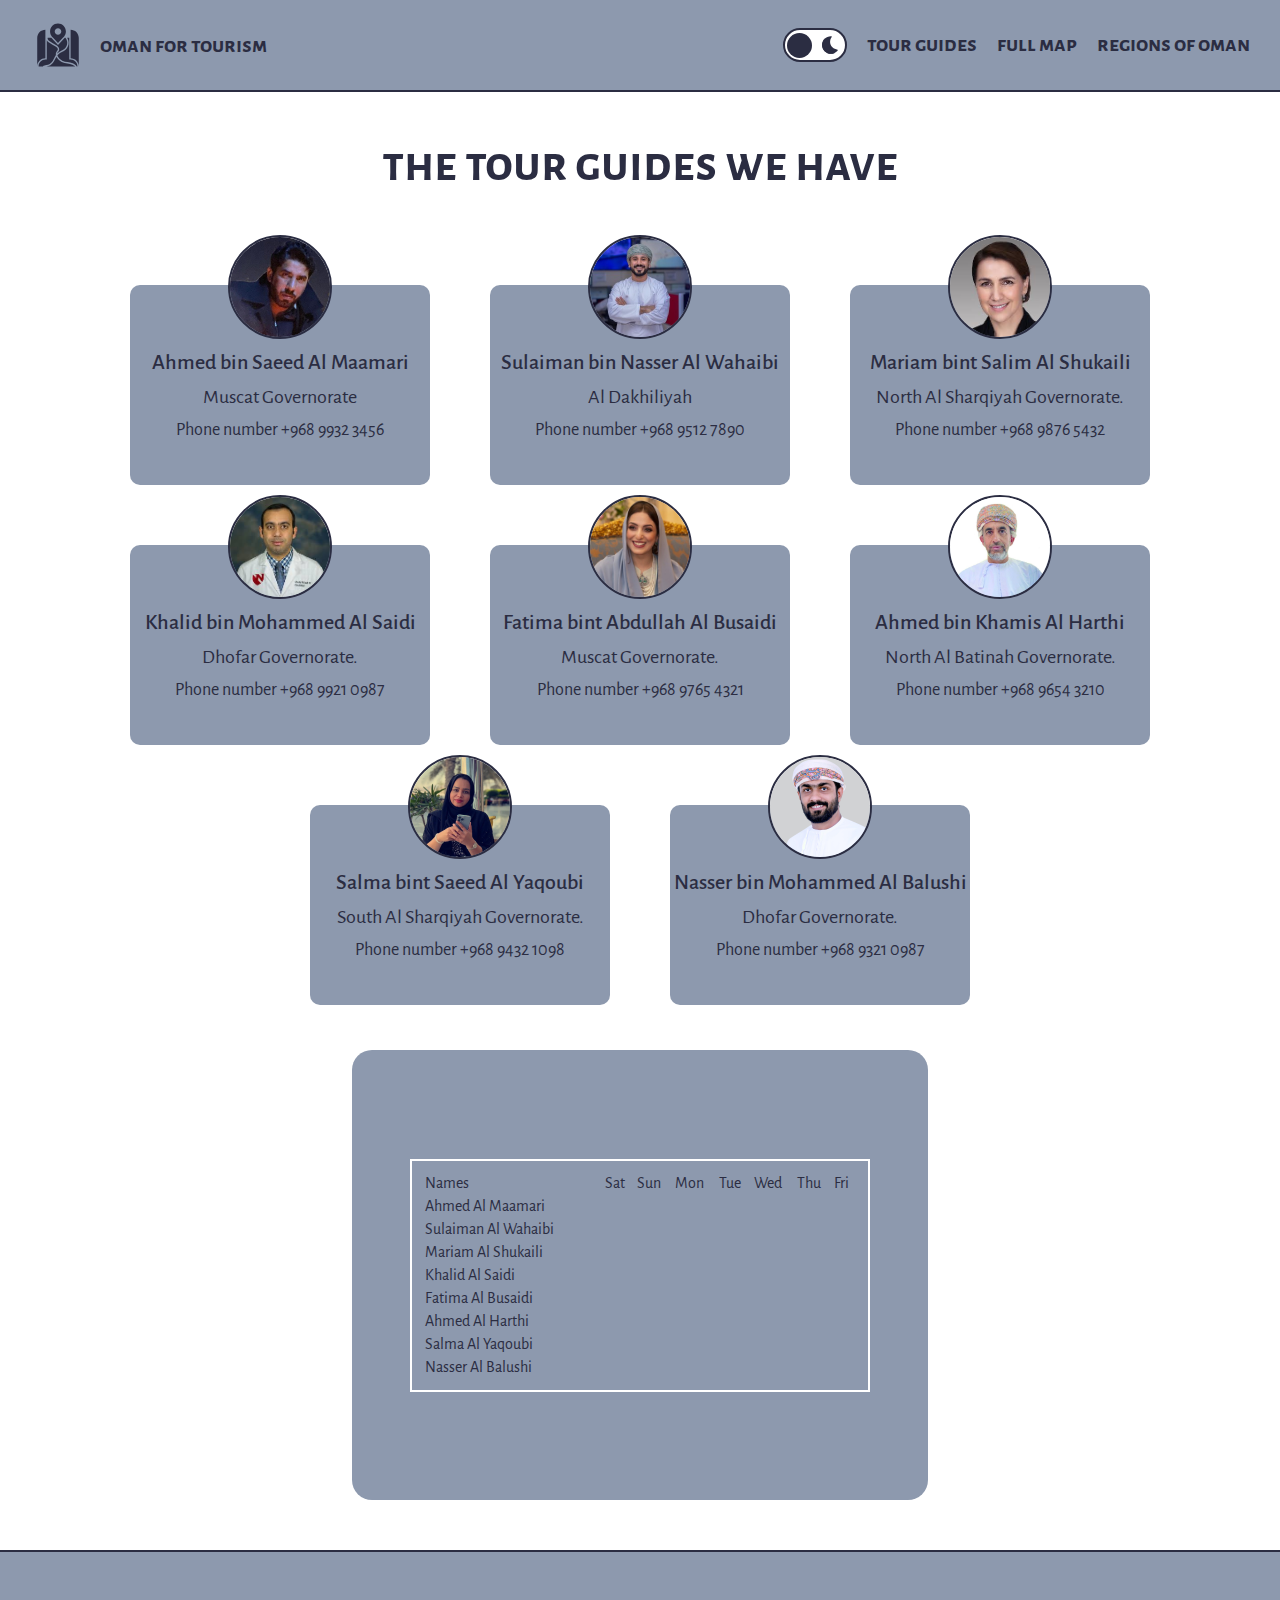
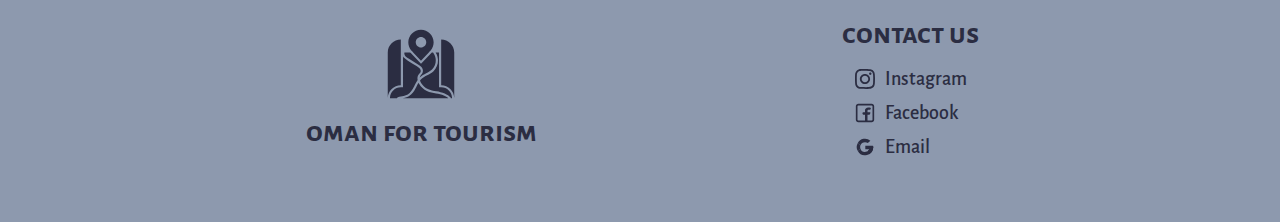
==== tourG.html @ ac5fd1fe "Upload V.0.3" ====
<!DOCTYPE html>
<html lang="en">
<head>
    <meta charset="UTF-8">
    <meta name="viewport" content="width=device-width, initial-scale=1.0">
    <title>Tour guides</title>
    <link rel="stylesheet" href="css/styles.css">
    <link rel="stylesheet" href="css/nav-footer.css">
    <link rel="stylesheet" href="css/LD-mode.css">
    <link rel="stylesheet" href="css/tourG.css">
    <link rel="icon" href="images/head-logo.svg">
    <link rel="preconnect" href="https://fonts.googleapis.com">
    <link rel="preconnect" href="https://fonts.gstatic.com" crossorigin>
    <link href="https://fonts.googleapis.com/css2?family=Alegreya+Sans+SC:ital,wght@0,100;0,300;0,400;0,500;0,700;0,800;0,900;1,100;1,300;1,400;1,500;1,700;1,800;1,900&family=Alegreya+Sans:ital,wght@0,100;0,300;0,400;0,500;0,700;0,800;0,900;1,100;1,300;1,400;1,500;1,700;1,800;1,900&display=swap" rel="stylesheet">
</head>
<body>

    <input type="checkbox" id="LD-checker">
    <input type="checkbox" id="navbar-checker">
    <input type="checkbox" id="full-map-checker">
    
    <div class="full-map">

        <div class="full-map-style">

            <div class="map-text">Full Map</div>
            <iframe src="https://www.google.com/maps/embed?pb=!1m18!1m12!1m3!1d3653434.2154256944!2d55.105728924423666!3d20.482938027092054!2m3!1f0!2f0!3f0!3m2!1i1024!2i768!4f13.1!3m3!1m2!1s0x3dd69f66a9d59bbf%3A0x3a064c7665b1a817!2sOman!5e0!3m2!1sen!2s!4v1712235653164!5m2!1sen!2s" width="800" height="600" style="border:0;" allowfullscreen="" loading="lazy" referrerpolicy="no-referrer-when-downgrade" class="map"></iframe>

        </div>

    </div>

    <nav class="navbar">

        <div class="navbar-style">

            <div class="nav-logo-pos">
                <img src="images/holiday-map-C.svg" class="nav-logoC">
                <img src="images/holiday-map-W.svg" class="nav-logoW">
                <div class="nav-text-logo">oman for tourism</div>
            </div>

            <div class="nav-right-side">

                <label for="LD-checker" class="light-dark">
                    <div class="LD-container">
                        <img src="images/light-mode-C.svg" class="Light-img">
                        <img src="images/light-mode-W.svg" class="Light-imgW">
                        <div class="LD-ball"></div>
                        <img src="images/night-mode-C.svg" class="Dark-img">
                        <img src="images/night-mode-W.svg" class="Dark-imgW">
                    </div>
                </label>
                <div class="text-pos">
                    <div class="nav-text">tour guides</div>
                    <div class="line"></div>
                </div>
                <label for="full-map-checker" class="text-pos">
                    <div class="nav-text">full map</div>
                    <div class="line"></div>
                </label>
                <div class="text-pos">
                    <a href="#TDO" class="nav-text">regions of oman</a>
                    <div class="line"></div>
                </div>
            </div>

            <label for="navbar-checker" class="M-C">
                <div class="line1"></div>
                <div class="line2"></div>
                <div class="line3"></div>
            </label>
         
        </div>

    </nav>

    <div class="main-container">

        <div class="main-container-style">

            <div class="tour-main-text">the tour guides we have</div>

            <div class="tour-guides">

                <div class="guides-profile">

                    <img src="Tour guides/Ahmed bin Saeed Al Maamari/pic.jpg" class="profile-pic">
                    <div class="profile-name">Ahmed bin Saeed Al Maamari</div>
                    <div class="profile-loc">Muscat Governorate</div>
                    <div class="number">Phone number +968 9932 3456</div>

                </div>

                <div class="guides-profile">

                    <img src="Tour guides/Sulaiman bin Nasser Al Wahaibi/pic.jpg" class="profile-pic">
                    <div class="profile-name">Sulaiman bin Nasser Al Wahaibi</div>
                    <div class="profile-loc">Al Dakhiliyah</div>
                    <div class="number">Phone number +968 9512 7890</div>

                </div>

                <div class="guides-profile">

                    <img src="Tour guides/Mariam bint Salim Al Shukaili/pic.jpg" class="profile-pic">
                    <div class="profile-name">Mariam bint Salim Al Shukaili</div>
                    <div class="profile-loc">North Al Sharqiyah Governorate.</div>
                    <div class="number">Phone number +968 9876 5432</div>

                </div>

                <div class="guides-profile">

                    <img src="Tour guides/Khalid bin Mohammed Al Saidi/pic.jpg" class="profile-pic">
                    <div class="profile-name">Khalid bin Mohammed Al Saidi</div>
                    <div class="profile-loc">Dhofar Governorate.</div>
                    <div class="number">Phone number +968 9921 0987</div>

                </div>

                <div class="guides-profile">

                    <img src="Tour guides/Fatima bint Abdullah Al Busaidi/pic.jpg" class="profile-pic">
                    <div class="profile-name">Fatima bint Abdullah Al Busaidi</div>
                    <div class="profile-loc">Muscat Governorate.</div>
                    <div class="number">Phone number +968 9765 4321</div>

                </div>

                <div class="guides-profile">

                    <img src="Tour guides/Ahmed bin Khamis Al Harthi/pic.jpg" class="profile-pic">
                    <div class="profile-name">Ahmed bin Khamis Al Harthi</div>
                    <div class="profile-loc">North Al Batinah Governorate.</div>
                    <div class="number">Phone number +968 9654 3210</div>

                </div>

                <div class="guides-profile">

                    <img src="Tour guides/Salma bint Saeed Al Yaqoubi/pic.jpg" class="profile-pic">
                    <div class="profile-name">Salma bint Saeed Al Yaqoubi</div>
                    <div class="profile-loc">South Al Sharqiyah Governorate.</div>
                    <div class="number">Phone number +968 9432 1098</div>

                </div>

                <div class="guides-profile">

                    <img src="Tour guides/Nasser bin Mohammed Al Balushi/1690354970908.jpg" class="profile-pic">
                    <div class="profile-name">Nasser bin Mohammed Al Balushi</div>
                    <div class="profile-loc">Dhofar Governorate.</div>
                    <div class="number">Phone number +968 9321 0987</div>

                </div>           

            </div>

            <div class="tour-days">

                <table class="table-of-days">

                    <tr class="days">
                        <td class="days-text">Names</td>
                        <td class="days-text">Sat</td>
                        <td class="days-text">Sun</td>
                        <td class="days-text">Mon</td>
                        <td class="days-text">Tue</td>
                        <td class="days-text">Wed</td>
                        <td class="days-text">Thu</td>
                        <td class="days-text">Fri</td>
                    </tr>

                    <tr class="names">
                        <td>Ahmed Al Maamari</td>
                    </tr>

                    <tr class="names">
                        <td>Sulaiman Al Wahaibi</td>
                    </tr>
                    <tr class="names">
                        <td>Mariam Al Shukaili</td>
                    </tr>
                    <tr class="names">
                        <td>Khalid Al Saidi</td>
                    </tr>
                    <tr class="names">
                        <td>Fatima Al Busaidi</td>
                    </tr>
                    <tr class="names">
                        <td>Ahmed Al Harthi</td>
                    </tr>
                    <tr class="names">
                        <td>Salma Al Yaqoubi</td>
                    </tr>
                    <tr class="names">
                        <td>Nasser Al Balushi</td>
                    </tr>

                </table>

            </div>

        </div>

    </div>

    <footer class="footer">

        <div class="footer-style">

            <div class="footer-logo-pos">
                <img src="images/holiday-map-C.svg" class="footer-logoC">
                <img src="images/holiday-map-W.svg" class="footer-logoW">
                <div class="footer-text-logo">oman for tourism</div>
            </div>

            <div class="contact-us">

                <div class="contact-text">contact us</div>
                <div class="social">
                    <div class="social-space">
                        <img src="images/instagram.svg" class="icon"></img>
                        <img src="images/instagramD.svg" class="iconD"></img>
                        <div class="icon-text">Instagram</div>
                    </div>
                    <div class="social-space">
                        <img src="images/facebook.svg" class="icon"></img>
                        <img src="images/facebookD.svg" class="iconD"></img>
                        <div class="icon-text">Facebook</div>
                    </div>
                    <div class="social-space">
                        <img src="images/google.svg" class="icon"></img>
                        <img src="images/googleD.svg" class="iconD"></img>
                        <div class="icon-text">Email</div>
                    </div>
                </div>

            </div>

        </div>

    </footer>

</body>
</html>
---- css/styles.css ----
.full-map{
    display: flex;
    justify-content: center;
}

.full-map-style{
    display: flex;
    flex-direction: column;
    justify-content: center;
    align-items: center;
    width: 100%;
    height: 90vh;
    margin-top: 10vh;
    background-color: #FFF;
    z-index: 97;
    position: fixed;
    visibility: hidden;
    opacity: 0;
    transition: all .5s;
    gap: 10px;
}

#full-map-checker{
    display: none;
}

#full-map-checker:checked ~ .full-map > .full-map-style{
    visibility: visible;
    opacity: 1;
}

.map-text{
    display: flex;
    text-align: center;
    justify-content: center;
    align-items: center;
    font-size: 50px;
    color: #2B2D42;
    transition: all .5s;
}

.map{
    width: 80%;
    height: 70vh;
    border-radius: 20px;
}

.main-container{
    display: flex;
    justify-content: center; 
    margin-top: 10vh;
}

.main-container-style{
    display: flex;
    flex-direction: column;
    align-items: center;
    width: 90%;
    padding: 0% 5%;
    height: auto;
    padding-bottom: 50px;
    background-color: white;
    transition: all .5s;
}

.container1{
    display: flex;
    justify-content: center;
    align-items: center;
    flex-direction: column;
    width: 100%;
    height: auto;
    margin-top: 5vh;
}

.container1-text{
    display: flex;
    font-size: 60px;
    font-weight: bold;
    text-align: center;
    color: #2B2D42;
    transition: all .5s;
}

.container2{
    display: flex;
    flex-direction: column;
    justify-content: center;
    align-items: center;
    background-color: #8D99AE;
    width: 500px;
    height: 60vh;
    padding-top: 20px;
    border-radius: 20px; 
    margin-top: 20px;
}

.container1-img{
    width: 400px;
    height: 50vh;
    border-radius: 10px;
    object-fit: cover;
}

.slideshow-container {
    display: flex;
    justify-content: center;
    width: 100%;
    position: relative;
    margin: auto;
}

.dot {
    height: 15px;
    width: 15px;
    margin: 0 2px;
    background-color: #bbb;
    border-radius: 50%;
    display: inline-block;
    transition: background-color 0.6s ease;
    margin-bottom: 20px;
}
  
.active {
    background-color: #717171;
}

.fade {
    animation-name: fade;
    animation-duration: 1.5s;
}
  
@keyframes fade {
    from {opacity: .4} 
    to {opacity: 1}
}
  

.container3{
    display: flex;
    flex-direction: column;
    justify-content: center;
    align-items: center;
    width: 100%;
    height: auto;
    margin-top: 10vh;
    gap: 60px;
}


.container3-text{
    display: flex;
    text-align: center;
    font-size: 60px;
    font-weight: bold;
    color: #2B2D42;
    transition: all .5s;
}




.des{
    display: flex;
    flex-direction: column;
    justify-content: center;
    align-items: center;
    text-align: center;
    width: 100%;
    height: auto;
    gap: 10px;
}

.des-text{
    display: flex;
    flex-direction: column;
    justify-content: center;
    align-items: center;
    text-align: center;
    color: #2B2D42;
    gap: 7px;
    transition: all .5s;
}

.address-text{
    font-size: 40px;
    font-weight: 500;
}

.des-text-inf{
    font-size: 24px;
}

.contact{
    font-size: 20px;
}

.map-and-picture{
    display: flex;
    justify-content: center;
    align-items: center;
    width: 100%;
    gap: 20px;
}

.des-map{
    display: flex;
    width: 40%;
    height: 300px;
}

.des-pic{
    display: flex;
    width: 40%;
    height: 300px;
    object-fit: cover;
}






















































@media (max-width: 800px) {
    
.container2{
    width: 330px;
    height: fit-content;
}

.container1-img{
    width: 300px;
}


}


@media only screen and (max-width: 300px) {
        .text {font-size: 11px}
}

@media (max-width:600px) {
    
.map-and-picture{
    display: flex;
    flex-direction: column;
    justify-content: center;
    align-items: center;
    width: 100%;
    gap: 20px;
}

.des-map{
    display: flex;
    width: 80%;
    height: 300px;
}

.des-pic{
    display: flex;
    width: 80%;
    height: 300px;
    object-fit: cover;
}

}
---- css/nav-footer.css ----
html,body{
    margin: 0;
    font-family: Alegreya Sans;
    scroll-behavior: smooth;
}

a{
    text-decoration: none;
}

#navbar-checker,#LD-checker{
    display: none;
}

.navbar{
    display: flex;
    justify-content: center;
}

.navbar-style{
    position: fixed;
    z-index: 99;
    display: flex;
    justify-content: space-between;
    align-items: center;
    width: 100%;
    height: 10vh;
    border-bottom: 2px solid #2B2D42;
    background-color: #8D99AE;
    transition: all .5s;
}

.nav-logo-pos{
    display: flex;
    align-items: center;
    justify-content: space-around;
    width: 240px;
    height: 60px;
    margin-left: 30px;
    gap: 10px;
}

.nav-logoC,.nav-logoW{
    display: flex;
    width: 50px;
    cursor: pointer;
}

.nav-logoW{
    display: none;
}

.nav-text-logo{
    font-family: Alegreya Sans SC;
    display: flex;
    font-size: 22px;
    font-weight: bold;
    color: #2B2D42;
    cursor: pointer;
    transition: all .5s;
}



.nav-right-side{
    display: flex;
    justify-content: center;
    align-items: center;
    gap: 20px;
    margin-right: 30px;
    font-family: Alegreya Sans SC;
    color: #2B2D42;
    transition: all .5s;
}

.light-dark{
    display: flex;
    justify-content: center;
    align-items: center;
    width: 65px;
    height: 35px;
    border-radius: 50px;
}

.LD-container{
    display: flex;
    justify-content: space-around;
    align-items: center;
    background-color: white;
    width: 60px;
    height: 30px;
    border-radius: 50px;
    border: 2px solid #2B2D42;
    cursor: pointer;
    transition: all .5s;
}

.Light-img, .Light-imgW, .Dark-img, .Dark-imgW{
    display: flex;
    width: 20px;
    z-index: 98;
}

.Light-imgW, .Dark-imgW{
    display: none;
}

.LD-ball{
    display: flex;
    z-index: 99;
    width: 25px;
    height: 25px;
    border-radius: 50%;
    background-color: #2B2D42;
    position: absolute;
    transform: translateX(-15px);
    transition: all .5s;
}

.text-pos{
    display: flex;
    justify-content: center;
    align-items: center;
    flex-direction: column;
    width: fit-content;
    cursor: pointer;
}

.nav-text{
    color: #2B2D42;
    font-size: 22px;
    font-weight: bold;
}

.nav-text:hover ~ .line{
    width: 100%;
}

.nav-text1{
    color: #2B2D42;
    font-size: 22px;
    font-weight: bold;
}

.nav-text1:hover ~ .line{
    width: 100%;
}

.line{
    display: flex;
    width: 0%;
    height: 3px;
    border-radius: 50px;
    background-color: #2B2D42;
    transition: .5s;
}

.M-C{
    display: none;
    justify-content: center;
    align-items: center;
    flex-direction: column;
    width: 50px;
    height: 40px;
    margin-right: 30px;
    gap: 6px;
    cursor: pointer;
    z-index: 99;
    transition: all .6s;
}

.M-C div{
    width: 30px;
    height: 3px;
    background-color: #2B2D42;
    border-radius: 50px;
    transition: all .5s;
}

#navbar-checker:checked ~ .navbar > .navbar-style > .M-C > .line1{
    transform: rotate(45deg);
}

#navbar-checker:checked ~ .navbar > .navbar-style > .M-C > .line2{
    opacity: 0;
}

#navbar-checker:checked ~ .navbar > .navbar-style > .M-C > .line3{
    margin-top: -18px;
    transform: rotate(-45deg);
}


.footer{
    display: flex;
    justify-content: center;
}

.footer-style{
    display: flex;
    justify-content: space-evenly;
    align-items: center;
    width: 100%;
    height: 30vh;
    background-color: #8D99AE;
    border-top: 2px solid #2B2D42;
    color: #2B2D42;
    transition: all .5s;
}

.footer-logo-pos{
    display: flex;
    flex-direction: column;
    align-items: center;
    justify-content: space-around;
    width: 240px;
    height: auto;
    gap: 10px;
}

.footer-logoC,.footer-logoW{
    display: flex;
    width: 80px;
    cursor: pointer;
}

.footer-logoW{
    display: none;
}

.footer-text-logo{
    font-family: Alegreya Sans SC;
    display: flex;
    font-size: 30px;
    font-weight: bold;
    color: #2B2D42;
    cursor: pointer;
    transition: all .5s;
}

.contact-us{
    display: flex;
    justify-content: center;
    align-items: center;
    flex-direction: column;
}

.contact-text{
    font-size: 30px;
    margin-bottom: 15px;
    font-family: Alegreya Sans SC;
    font-weight: bold;
}

.social{
    display: flex;
    flex-direction: column;
    align-items: flex-start;
    gap: 10px;
}

.social-space{
    display: flex;
    align-items: center;
    gap: 10px;
}

.icon,.iconD{
    width: 20px;
}

.iconD{
    display: none;
}

.icon-text{
    font-size: 20px;
    font-weight: 500;
}





























@media (max-width:800px) {
    
.M-C{
    display: flex;
}

#navbar-checker:checked ~ .navbar > .navbar-style > .nav-right-side{
    transform: translateX(0);
}

#navbar-checker:checked ~ .navbar > .navbar-style > .M-C{
    transform: translateX(-160px);
}

.nav-right-side{
    position: fixed;
    display: flex;
    justify-content: flex-end;
    flex-direction: column-reverse;
    height: 90vh;
    width: 250px;
    padding-top: 10vh;
    top: 0;
    right: -30px;
    z-index: 98;
    background-color: #8D99AE;
    border-left: 2px solid #2B2D42;
    transform: translateX(250px);
    transition: all .5s;
}

.footer-style{
    flex-direction: column;
    align-items: center;
    height: 50vh;
}



}
---- css/LD-mode.css ----
#LD-checker:checked ~ .navbar > .navbar-style > .nav-right-side > .light-dark > .LD-container > .LD-ball{
    transform: translateX(15px);
    background-color: white;
}

#LD-checker:checked ~ .navbar > .navbar-style > .nav-right-side > .light-dark > .LD-container{
    background-color: #2B2D42;
    border: 2px solid #FFF;
}

#LD-checker:checked ~ .navbar > .navbar-style > .nav-right-side > .light-dark > .LD-container > .Light-imgW{
    display: flex;
}

#LD-checker:checked ~ .navbar > .navbar-style > .nav-right-side > .light-dark > .LD-container > .Light-img{
    display: none;
}

#LD-checker:checked ~ .navbar > .navbar-style > .nav-right-side > .light-dark > .LD-container > .Dark-imgW{
    display: flex;
}

#LD-checker:checked ~ .navbar > .navbar-style > .nav-right-side > .light-dark > .LD-container > .Dark-img{
    display: none;
}

#LD-checker:checked ~ .navbar > .navbar-style{
    background-color: #2B2D42;
    border-bottom-color: #8D99AE;
}

#LD-checker:checked ~ .navbar > .navbar-style > .nav-logo-pos > .nav-logoC{
    display: none;
}

#LD-checker:checked ~ .navbar > .navbar-style > .nav-logo-pos > .nav-logoW{
    display: flex;
}

#LD-checker:checked ~ .navbar > .navbar-style > .nav-logo-pos > .nav-text-logo{
    color: #FFF;
}

#LD-checker:checked ~ .navbar > .navbar-style > .nav-right-side{
    color: white;
}

#LD-checker:checked ~ .main-container > .main-container-style{
    background-color: #2B2D42;
    color: #FFF;
}

#LD-checker:checked ~ .navbar > .navbar-style > .nav-right-side > .text-pos > .line{
    background-color: #FFF;
}

#LD-checker:checked ~ .navbar > .navbar-style > .M-C div{
    background-color: #FFF;
}

#LD-checker:checked ~ .navbar > .navbar-style > .nav-right-side{
    background-color: #2B2D42;
    border-left-color: #8D99AE;
}

#LD-checker:checked ~ .main-container > .main-container-style > .container1 > .container1-text{
    color: #FFF;
}

#LD-checker:checked ~ .main-container > .main-container-style > .container2{
    background-color: #FFF;
}

#LD-checker:checked ~ .full-map > .full-map-style{
    background-color: #2B2D42;
}

#LD-checker:checked ~ .full-map > .full-map-style > .map-text{
    color: #FFF;
}

#LD-checker:checked ~ .main-container > .main-container-style > .container3 > .container3-text{
    color: #FFF;
}

#LD-checker:checked ~ .main-container > .main-container-style > .container3 > .des > .des-text{
    color: #FFF;
}

#LD-checker:checked ~ .navbar > .navbar-style > .nav-right-side > .text-pos > .nav-text{
    color: #FFF;
}

#LD-checker:checked ~ .footer > .footer-style{
    background-color: #2B2D42;
    border-top-color: #8D99AE;
    color: #FFF;
}

#LD-checker:checked ~ .footer > .footer-style > .footer-logo-pos > .footer-logoC{
    display: none;
}

#LD-checker:checked ~ .footer > .footer-style > .footer-logo-pos > .footer-logoW{
    display: flex;
}

#LD-checker:checked ~ .footer > .footer-style > .footer-logo-pos > .footer-text-logo{
    color: #FFF;
}

#LD-checker:checked ~ .footer > .footer-style > .contact-us > .contact-text{
    color: #FFF;
}

#LD-checker:checked ~ .footer > .footer-style > .contact-us > .social > .social-space > .icon{
    display: none;
}

#LD-checker:checked ~ .footer > .footer-style > .contact-us > .social > .social-space > .iconD{
    display: flex;
}




/* tour-guides */

#LD-checker:checked~ .main-container > .main-container-style .tour-main-text{
    color: #FFF;
}

#LD-checker:checked ~ .main-container > .main-container-style > .tour-guides > .guides-profile{
    background-color: #FFF;
    color: #2B2D42;
}

#LD-checker:checked ~ .main-container > .main-container-style > .tour-guides > .guides-profile > .profile-pic{
    border-color: #8D99AE;
}
---- css/tourG.css ----
.tour-main-text{
    font-family: Alegreya Sans SC;
    margin-top: 5vh;
    font-size: 50px;
    font-weight: bold;
    text-align: center;
    width: fit-content;
    padding: 0 5%;
    color: #2B2D42;
    transition: all .5s;
}

.tour-guides{
    display: flex;
    justify-content: center;
    align-items: center;
    flex-wrap: wrap;
    gap: 60px;
    width: 100%;
    height: auto;
    margin-top: 10vh;
    margin-bottom: 5vh;
}

.guides-profile{
    display: flex;
    align-items: center;
    flex-direction: column;
    gap: 10px;
    width: 300px;
    height: 200px;
    background-color: #8D99AE;
    color: #2B2D42;
    border-radius: 10px;
    transition: all .5s;
}

.profile-pic{
    display: flex;
    justify-content: center;
    align-items: center;
    width: 100px;
    height: 100px;
    border-radius: 50%;
    border: 2px solid #2B2D42;
    margin-top: -50px;
    object-fit: cover;
}

.profile-name{
    font-size: 22px;
    font-weight: 500;
}

.profile-loc{
    font-size: 20px;
}

.number{
    font-size: 18px;
}

.profile-contact{
    display: flex;
    justify-content: center;
    align-items: center;

}



.tour-days{
    display: flex;
    justify-content: center;
    align-items: center;
    width: 50%;
    height: 50vh;
    background-color: #8D99AE;
    color: #2B2D42;
    border-radius: 20px;
}

.table-of-days{
    width: 80%;
    border: 2px solid #FFF;
    padding: 10px;
}
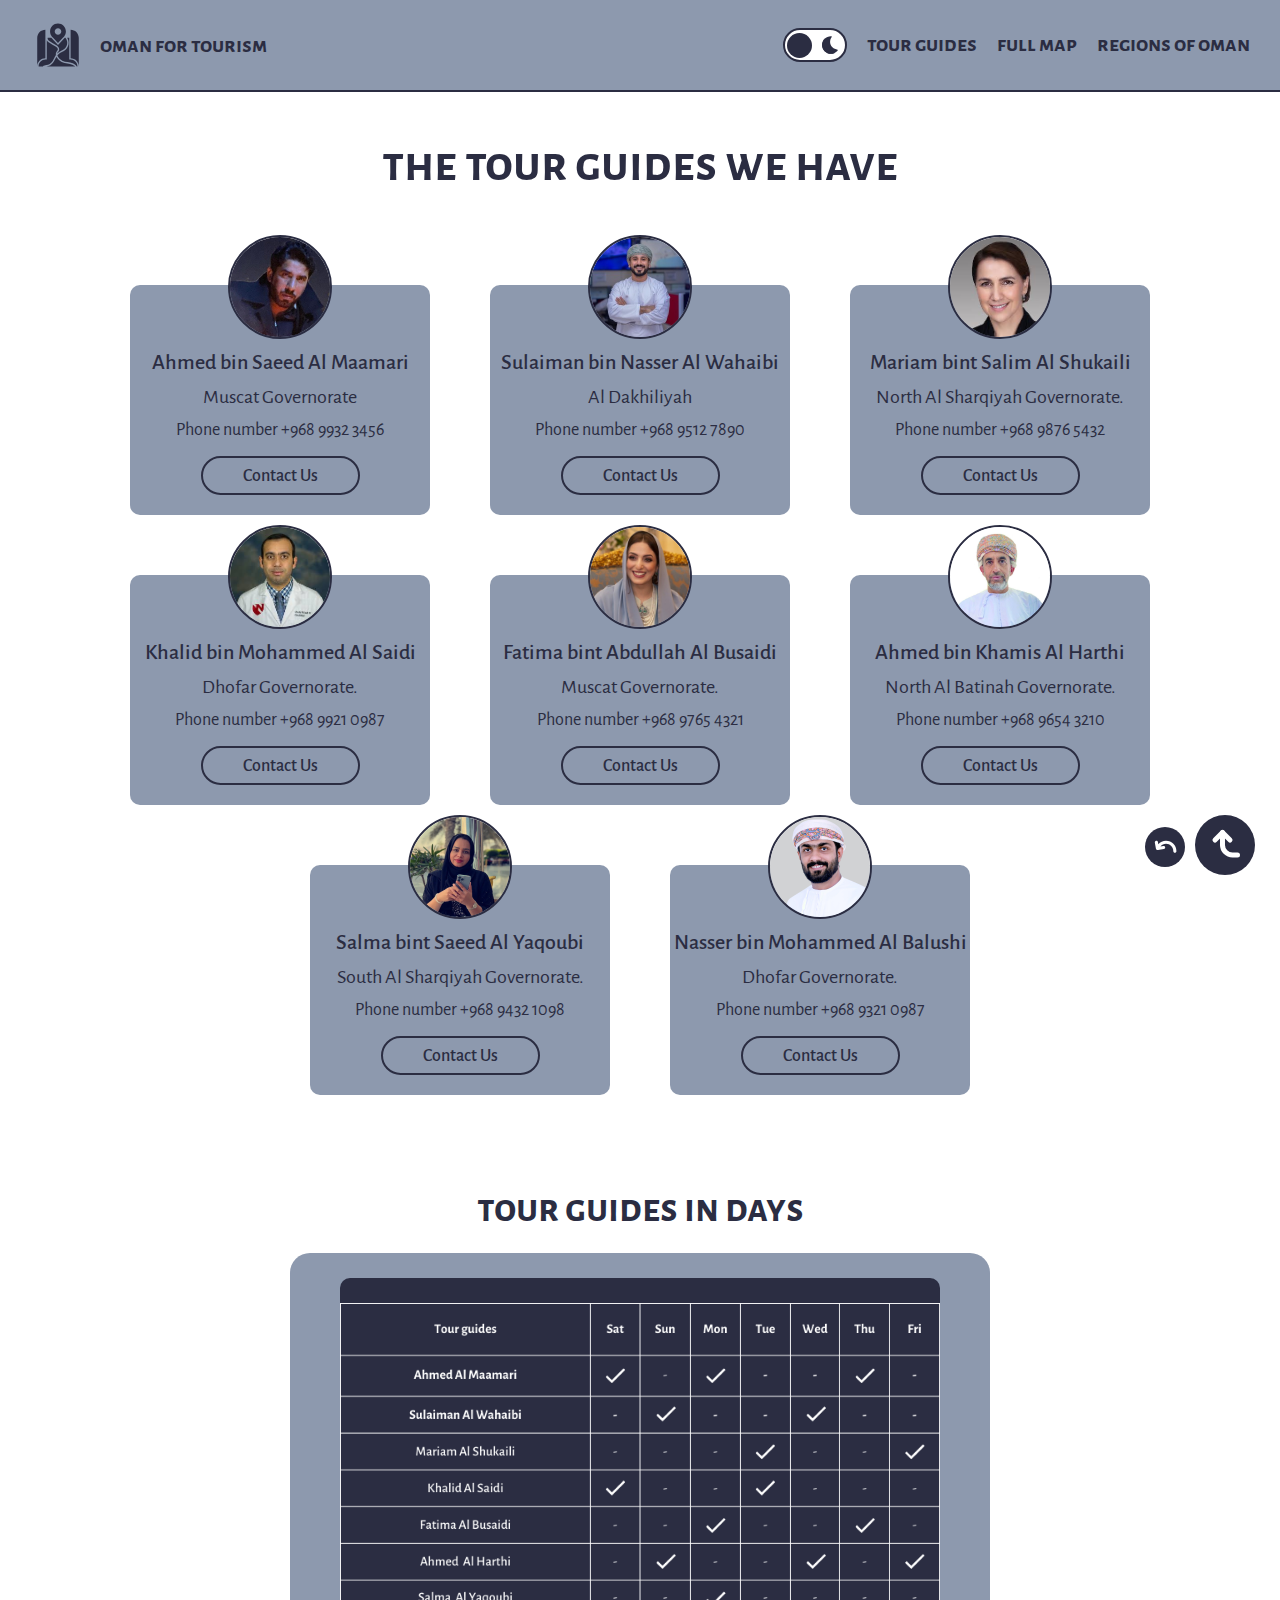
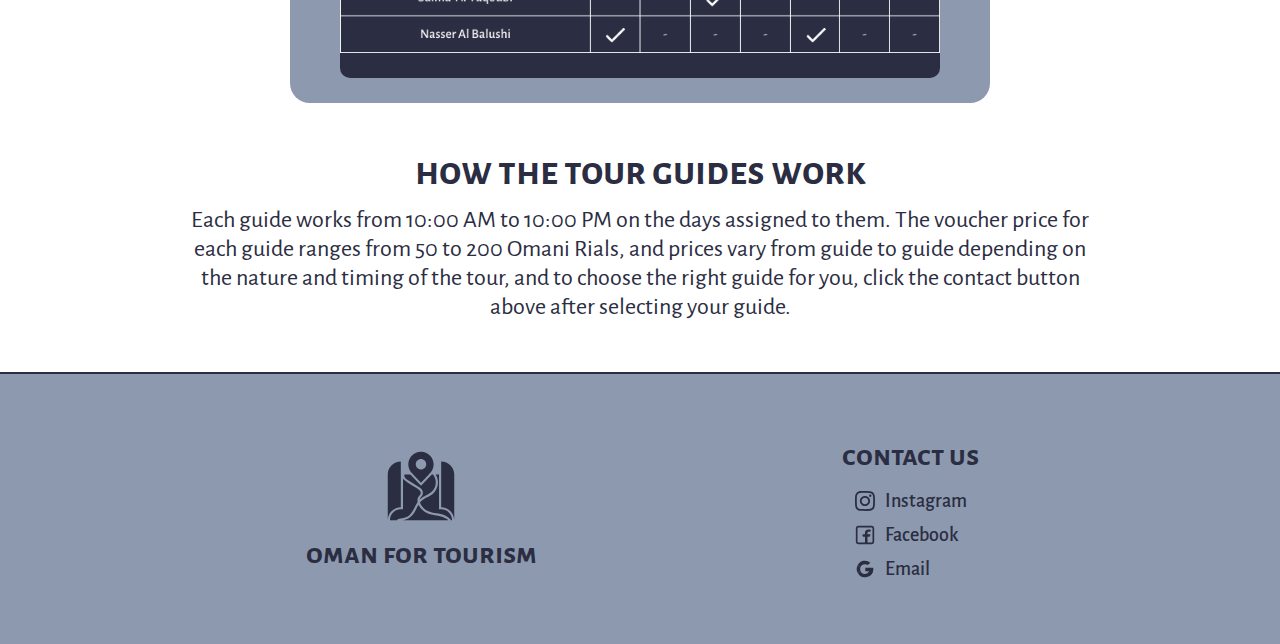
==== commit 6196a7c2: "Upload V.0.4" ====
--- a/tourG.html
+++ b/tourG.html
@@ -30,7 +30,7 @@
 
     </div>
 
-    <nav class="navbar">
+    <nav class="navbar" id="nav">
 
         <div class="navbar-style">
 
@@ -60,7 +60,7 @@
                     <div class="line"></div>
                 </label>
                 <div class="text-pos">
-                    <a href="#TDO" class="nav-text">regions of oman</a>
+                    <a href="index.html" class="nav-text">regions of oman</a>
                     <div class="line"></div>
                 </div>
             </div>
@@ -89,6 +89,7 @@
                     <div class="profile-name">Ahmed bin Saeed Al Maamari</div>
                     <div class="profile-loc">Muscat Governorate</div>
                     <div class="number">Phone number +968 9932 3456</div>
+                    <a href="payment.html" class="contact-btn">Contact Us</a>
 
                 </div>
 
@@ -98,6 +99,7 @@
                     <div class="profile-name">Sulaiman bin Nasser Al Wahaibi</div>
                     <div class="profile-loc">Al Dakhiliyah</div>
                     <div class="number">Phone number +968 9512 7890</div>
+                    <a href="payment.html" class="contact-btn">Contact Us</a>
 
                 </div>
 
@@ -107,6 +109,7 @@
                     <div class="profile-name">Mariam bint Salim Al Shukaili</div>
                     <div class="profile-loc">North Al Sharqiyah Governorate.</div>
                     <div class="number">Phone number +968 9876 5432</div>
+                    <a href="payment.html" class="contact-btn">Contact Us</a>
 
                 </div>
 
@@ -116,6 +119,7 @@
                     <div class="profile-name">Khalid bin Mohammed Al Saidi</div>
                     <div class="profile-loc">Dhofar Governorate.</div>
                     <div class="number">Phone number +968 9921 0987</div>
+                    <a href="payment.html" class="contact-btn">Contact Us</a>
 
                 </div>
 
@@ -125,6 +129,7 @@
                     <div class="profile-name">Fatima bint Abdullah Al Busaidi</div>
                     <div class="profile-loc">Muscat Governorate.</div>
                     <div class="number">Phone number +968 9765 4321</div>
+                    <a href="payment.html" class="contact-btn">Contact Us</a>
 
                 </div>
 
@@ -134,6 +139,7 @@
                     <div class="profile-name">Ahmed bin Khamis Al Harthi</div>
                     <div class="profile-loc">North Al Batinah Governorate.</div>
                     <div class="number">Phone number +968 9654 3210</div>
+                    <a href="payment.html" class="contact-btn">Contact Us</a>
 
                 </div>
 
@@ -143,6 +149,7 @@
                     <div class="profile-name">Salma bint Saeed Al Yaqoubi</div>
                     <div class="profile-loc">South Al Sharqiyah Governorate.</div>
                     <div class="number">Phone number +968 9432 1098</div>
+                    <a href="payment.html" class="contact-btn">Contact Us</a>
 
                 </div>
 
@@ -152,55 +159,20 @@
                     <div class="profile-name">Nasser bin Mohammed Al Balushi</div>
                     <div class="profile-loc">Dhofar Governorate.</div>
                     <div class="number">Phone number +968 9321 0987</div>
+                    <a href="payment.html" class="contact-btn">Contact Us</a>
 
                 </div>           
 
             </div>
 
+            <div class="tour-text">tour guides in days</div>
+
             <div class="tour-days">
-
-                <table class="table-of-days">
-
-                    <tr class="days">
-                        <td class="days-text">Names</td>
-                        <td class="days-text">Sat</td>
-                        <td class="days-text">Sun</td>
-                        <td class="days-text">Mon</td>
-                        <td class="days-text">Tue</td>
-                        <td class="days-text">Wed</td>
-                        <td class="days-text">Thu</td>
-                        <td class="days-text">Fri</td>
-                    </tr>
-
-                    <tr class="names">
-                        <td>Ahmed Al Maamari</td>
-                    </tr>
-
-                    <tr class="names">
-                        <td>Sulaiman Al Wahaibi</td>
-                    </tr>
-                    <tr class="names">
-                        <td>Mariam Al Shukaili</td>
-                    </tr>
-                    <tr class="names">
-                        <td>Khalid Al Saidi</td>
-                    </tr>
-                    <tr class="names">
-                        <td>Fatima Al Busaidi</td>
-                    </tr>
-                    <tr class="names">
-                        <td>Ahmed Al Harthi</td>
-                    </tr>
-                    <tr class="names">
-                        <td>Salma Al Yaqoubi</td>
-                    </tr>
-                    <tr class="names">
-                        <td>Nasser Al Balushi</td>
-                    </tr>
-
-                </table>
-
-            </div>
+                <img src="images/Tour days.png" class="tour-days-img">
+            </div>
+
+            <div class="tour-text">how the tour guides work</div>
+            <div class="tour-text2">Each guide works from 10:00 AM to 10:00 PM on the days assigned to them. The voucher price for each guide ranges from 50 to 200 Omani Rials, and prices vary from guide to guide depending on the nature and timing of the tour, and to choose the right guide for you, click the contact button above after selecting your guide.</div>
 
         </div>
 
@@ -243,5 +215,14 @@
 
     </footer>
 
+    <a href="#nav" class="up-icon">
+        <img src="images/up-C.svg" class="up-icon-img">
+        <img src="images/up-W.svg" class="up-icon-imgD">
+    </a>
+    <a href="index.html" class="back-icon">
+        <img src="images/back-C.svg" class="back-icon-img">
+        <img src="images/back-W.svg" class="back-icon-imgD">
+    </a>
+
 </body>
 </html>--- a/css/nav-footer.css
+++ b/css/nav-footer.css
@@ -278,29 +278,67 @@
     font-weight: 500;
 }
 
-
-
-
-
-
-
-
-
-
-
-
-
-
-
-
-
-
-
-
-
-
-
-
+.up-icon{
+    position: fixed;
+    z-index: 98;
+    right: 25px;
+    bottom: 25px;
+    width: 60px;
+    height: 60px;
+    border-radius: 50%;
+    background-color: #2B2D42;
+    display: flex;
+    justify-content: center;
+    align-items: center;
+    cursor: pointer;
+    transition: all .5s;
+}
+
+.up-icon:hover{
+    transform: scale(1.08);
+}
+
+.up-icon-img, .up-icon-imgD{
+    width: 60px;
+    height: 60px;
+    position: absolute;
+    transition: all .5s;
+}
+
+.up-icon-img{
+    opacity: 0;
+}
+
+.back-icon{
+    position: fixed;
+    z-index: 98;
+    right: 95px;
+    bottom: 33px;
+    width: 40px;
+    height: 40px;
+    border-radius: 50%;
+    background-color: #2B2D42;
+    display: flex;
+    justify-content: center;
+    align-items: center;
+    cursor: pointer;
+    transition: all .5s;
+}
+
+.back-icon:hover{
+    transform: scale(1.08);
+}
+
+.back-icon-img, .back-icon-imgD{
+    width: 25px;
+    height: 25px;
+    position: absolute;
+    transition: all .5s;
+}
+
+.back-icon-img{
+    opacity: 0;
+}
 
 
 
@@ -318,6 +356,10 @@
 
 #navbar-checker:checked ~ .navbar > .navbar-style > .M-C{
     transform: translateX(-160px);
+}
+
+.navbar-style{
+    z-index: 98;
 }
 
 .nav-right-side{
@@ -330,7 +372,7 @@
     padding-top: 10vh;
     top: 0;
     right: -30px;
-    z-index: 98;
+    z-index: 99;
     background-color: #8D99AE;
     border-left: 2px solid #2B2D42;
     transform: translateX(250px);
--- a/css/LD-mode.css
+++ b/css/LD-mode.css
@@ -121,6 +121,29 @@
     display: flex;
 }
 
+#LD-checker:checked ~ .up-icon{
+    background-color: #FFF;
+}
+
+#LD-checker:checked ~ .up-icon > .up-icon-img{
+    opacity: 1;    
+}
+
+#LD-checker:checked ~ .up-icon > .up-icon-imgD{
+    opacity: 0;
+}
+
+#LD-checker:checked ~ .back-icon{
+    background-color: #FFF;
+}
+
+#LD-checker:checked ~ .back-icon > .back-icon-img{
+    opacity: 1;    
+}
+
+#LD-checker:checked ~ .back-icon > .back-icon-imgD{
+    opacity: 0;
+}
 
 
 
@@ -137,4 +160,43 @@
 
 #LD-checker:checked ~ .main-container > .main-container-style > .tour-guides > .guides-profile > .profile-pic{
     border-color: #8D99AE;
+}
+
+#LD-checker:checked ~ .main-container > .main-container-style > .tour-text{
+    color: #FFF;
+}
+
+#LD-checker:checked ~ .main-container > .main-container-style > .tour-days{
+    background-color: #FFF;
+}
+
+#LD-checker:checked ~ .main-container > .main-container-style > .tour-text2{
+    color: #FFF;
+}
+
+
+/* Payment */
+
+#LD-checker:checked ~ .P-main-container > .P-main-container-style{
+    background-color: #2B2D42;
+}
+
+#LD-checker:checked ~ .P-main-container > .P-main-container-style > .P-container1{
+    background-color: #FFF;
+}
+
+#LD-checker:checked ~ .P-main-container > .P-main-container-style > .P-container1 > .prog-line-pos{
+    background-color: #FFF;
+}
+
+#LD-checker:checked ~ .P-main-container > .P-main-container-style > .P-container1 > .prog-line-pos > .prog-line{
+    background-color: #2B2D42;
+}
+
+#LD-checker:checked ~ .P-main-container > .P-main-container-style > .P-container1 > .element4 > .done-img > .thanks-msg{
+    opacity: 1;    
+}
+
+#LD-checker:checked ~ .P-main-container > .P-main-container-style > .P-container1 > .element4 > .done-img > .thanks-msgD{
+    opacity: 0;
 }--- a/css/tourG.css
+++ b/css/tourG.css
@@ -28,11 +28,33 @@
     flex-direction: column;
     gap: 10px;
     width: 300px;
-    height: 200px;
+    height: 230px;
     background-color: #8D99AE;
     color: #2B2D42;
     border-radius: 10px;
     transition: all .5s;
+}
+
+.contact-btn{
+    display: flex;
+    justify-content: center;
+    align-items: center;
+    margin-top: 5px;
+    font-size: 18px;
+    font-weight: 500;
+    color: #2B2D42;
+    background-color: transparent;
+    border: 2px solid #2B2D42;
+    border-radius: 50px;
+    width: fit-content;
+    height: 35px;
+    padding: 0px 40px;
+    transition: all .5s;
+}
+
+.contact-btn:hover{
+    background-color: #2B2D42;
+    color: white;
 }
 
 .profile-pic{
@@ -67,21 +89,62 @@
 
 }
 
-
+.tour-text{
+    font-family: Alegreya Sans SC;
+    margin-top: 5vh;
+    font-size: 40px;
+    font-weight: bold;
+    text-align: center;
+    width: fit-content;
+    padding: 0 5%;
+    color: #2B2D42;
+    transition: all .5s;
+}
 
 .tour-days{
     display: flex;
     justify-content: center;
     align-items: center;
-    width: 50%;
+    width: 700px;
     height: 50vh;
     background-color: #8D99AE;
-    color: #2B2D42;
     border-radius: 20px;
+    margin-top: 20px;
+    transition: all .5s;
 }
 
-.table-of-days{
+.tour-days-img{
+    width: 600px;
+    height: 40vh;
+    padding: 20px 0;
+    background-color: #2B2D42;
+    border-radius: 10px;
+    object-fit: contain;
+    transition: all .5s;
+}
+
+.tour-text2{
+    margin-top: 10px;
+    font-size: 24px;
+    text-align: center;
+    color: #2B2D42;
     width: 80%;
-    border: 2px solid #FFF;
-    padding: 10px;
+    transition: all .5s;
+}
+
+
+
+@media (max-width:800px) {
+    
+.tour-days{
+    width: 300px;
+    height: 30vh;
+}
+
+.tour-days-img{
+    width: 250px;
+    height: 20vh;
+    padding: 0;
+}
+
 }